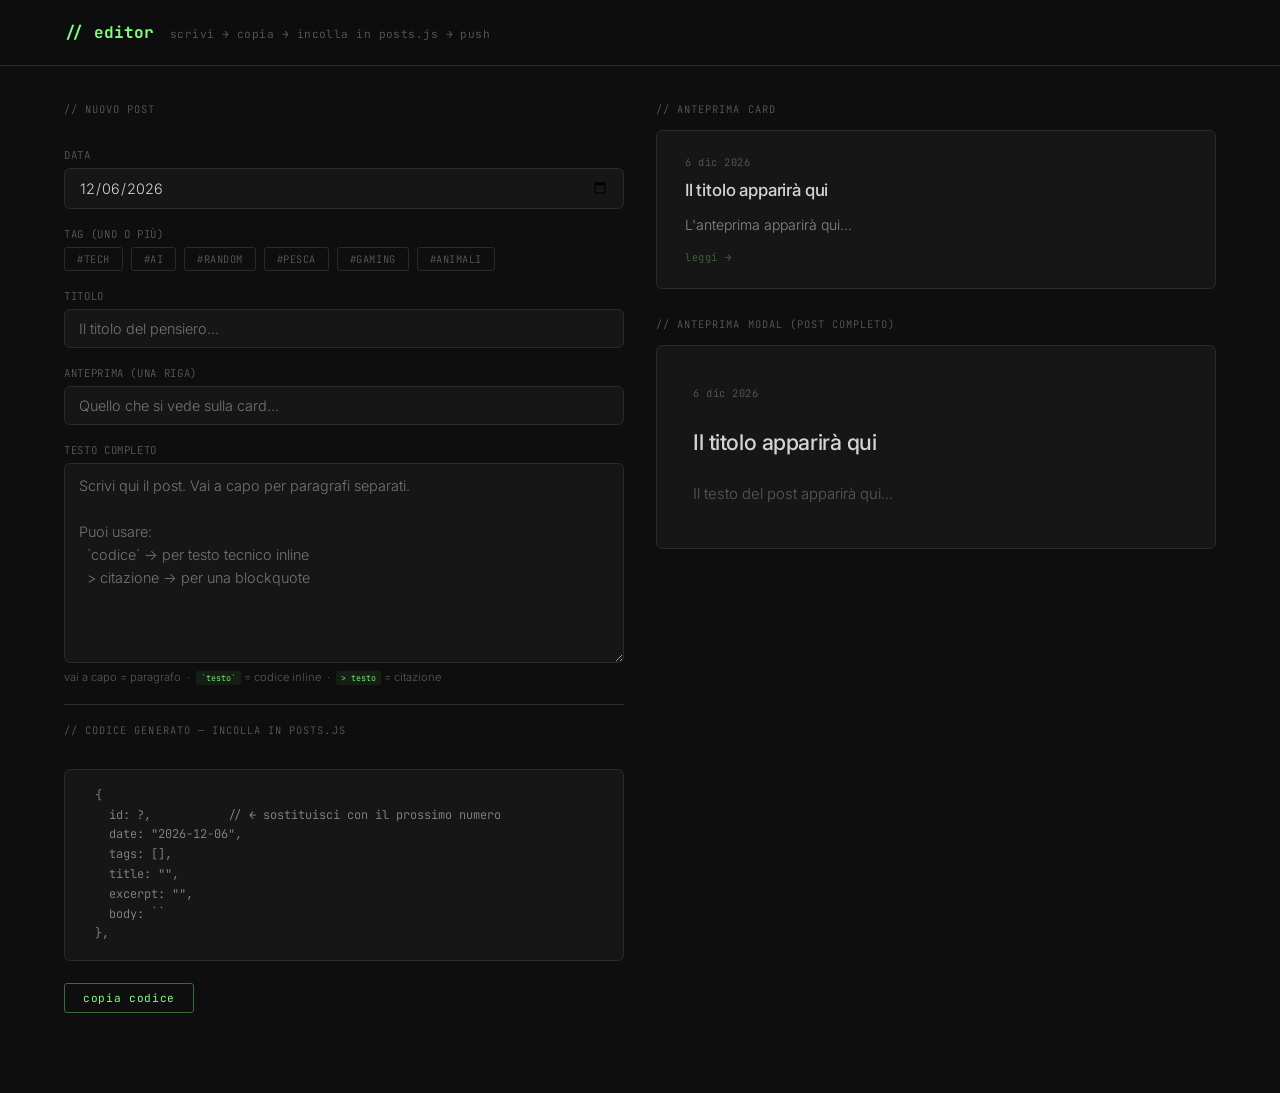
==== editor.html @ 7f01cba8 "feat: editor locale con preview live" ====
<!DOCTYPE html>
<html lang="it">
<head>
  <meta charset="UTF-8" />
  <meta name="viewport" content="width=device-width, initial-scale=1.0" />
  <title>// editor — blade_logs</title>
  <link rel="preconnect" href="https://fonts.googleapis.com" />
  <link rel="preconnect" href="https://fonts.gstatic.com" crossorigin />
  <link href="https://fonts.googleapis.com/css2?family=JetBrains+Mono:wght@300;400;700&family=Inter:wght@300;400;500&display=swap" rel="stylesheet" />
  <style>
    *, *::before, *::after { box-sizing: border-box; margin: 0; padding: 0; }

    :root {
      --bg: #0e0e0e;
      --surface: #161616;
      --surface2: #1a1a1a;
      --surface-hover: #1f1f1f;
      --border: #2a2a2a;
      --border-focus: #444;
      --text: #d4d4d4;
      --text-muted: #5a5a5a;
      --text-dim: #888;
      --accent: #7fff7f;
      --accent-dim: #3a6b3a;
      --tag-tech: #4fa8ff;
      --tag-ai: #b47fff;
      --tag-random: #ff9f4a;
      --tag-fishing: #4fcfcf;
      --tag-gaming: #ff6b6b;
      --tag-animals: #ffd166;
      --font-mono: 'JetBrains Mono', monospace;
      --font-sans: 'Inter', sans-serif;
      --radius: 6px;
    }

    html { font-size: 16px; }

    body {
      background: var(--bg);
      color: var(--text);
      font-family: var(--font-sans);
      font-weight: 300;
      min-height: 100vh;
    }

    /* ── HEADER ── */
    .site-header {
      border-bottom: 1px solid var(--border);
      padding: 22px 0;
      background: rgba(14,14,14,0.95);
      backdrop-filter: blur(12px);
      position: sticky; top: 0; z-index: 100;
    }
    .header-inner {
      max-width: 1200px; margin: 0 auto; padding: 0 24px;
      display: flex; align-items: baseline; gap: 16px;
    }
    .site-title { font-family: var(--font-mono); font-size: 1rem; font-weight: 700; color: var(--accent); }
    .site-sub { font-family: var(--font-mono); font-size: 0.7rem; color: var(--text-muted); letter-spacing: 0.04em; }

    /* ── LAYOUT ── */
    .workspace {
      max-width: 1200px; margin: 0 auto; padding: 36px 24px 80px;
      display: grid;
      grid-template-columns: 1fr 1fr;
      gap: 32px;
      align-items: start;
    }

    .panel-label {
      font-family: var(--font-mono); font-size: 0.65rem; letter-spacing: 0.1em;
      color: var(--text-muted); text-transform: uppercase; margin-bottom: 14px;
    }

    /* ── FORM ── */
    .editor-panel { display: flex; flex-direction: column; gap: 18px; }

    .field { display: flex; flex-direction: column; gap: 6px; }

    label {
      font-family: var(--font-mono); font-size: 0.67rem; color: var(--text-muted);
      letter-spacing: 0.06em; text-transform: uppercase;
    }

    input[type="text"], input[type="date"], textarea {
      background: var(--surface);
      border: 1px solid var(--border);
      border-radius: var(--radius);
      color: var(--text);
      font-family: var(--font-sans);
      font-size: 0.9rem;
      font-weight: 300;
      padding: 10px 14px;
      width: 100%;
      outline: none;
      transition: border-color 0.15s;
      resize: vertical;
    }
    input:focus, textarea:focus { border-color: var(--border-focus); }
    textarea { min-height: 80px; line-height: 1.6; }
    #bodyInput { min-height: 200px; font-family: var(--font-sans); }

    .hint { font-size: 0.7rem; color: var(--text-muted); line-height: 1.5; }
    .hint code { font-family: var(--font-mono); font-size: 0.75em; color: var(--accent); background: rgba(127,255,127,0.07); padding: 1px 5px; border-radius: 3px; }

    /* ── TAG CHECKBOXES ── */
    .tag-grid { display: flex; gap: 8px; flex-wrap: wrap; }

    .tag-check { display: none; }
    .tag-label {
      font-family: var(--font-mono); font-size: 0.65rem; letter-spacing: 0.05em;
      padding: 4px 12px; border-radius: 3px; border: 1px solid var(--border);
      cursor: pointer; transition: all 0.15s; color: var(--text-muted);
      user-select: none;
    }
    .tag-check:checked + .tag-label { border-color: var(--accent); color: var(--accent); background: rgba(127,255,127,0.06); }

    /* ── OUTPUT ── */
    .output-box {
      background: var(--surface);
      border: 1px solid var(--border);
      border-radius: var(--radius);
      padding: 16px;
      font-family: var(--font-mono);
      font-size: 0.75rem;
      line-height: 1.65;
      color: var(--text-dim);
      white-space: pre-wrap;
      word-break: break-all;
      max-height: 280px;
      overflow-y: auto;
      cursor: text;
    }

    .copy-btn {
      align-self: flex-start;
      background: transparent;
      border: 1px solid var(--accent-dim);
      color: var(--accent);
      font-family: var(--font-mono);
      font-size: 0.7rem;
      letter-spacing: 0.06em;
      padding: 7px 18px;
      border-radius: 3px;
      cursor: pointer;
      transition: all 0.15s;
      margin-top: 4px;
    }
    .copy-btn:hover { background: rgba(127,255,127,0.06); border-color: var(--accent); }
    .copy-btn.copied { color: #fff; border-color: #fff; }

    /* ── PREVIEW PANEL ── */
    .preview-panel { display: flex; flex-direction: column; gap: 28px; }

    /* Card preview */
    .post-card {
      background: var(--surface);
      border: 1px solid var(--border);
      border-radius: var(--radius);
      padding: 24px 28px;
      display: flex; flex-direction: column; gap: 10px;
      position: relative; overflow: hidden;
      transition: background 0.18s, border-color 0.18s, transform 0.18s;
      cursor: pointer;
    }
    .post-card::before {
      content: ''; position: absolute; left: 0; top: 0; bottom: 0; width: 3px;
      background: transparent; transition: background 0.18s;
      border-radius: var(--radius) 0 0 var(--radius);
    }
    .post-card:hover { background: var(--surface-hover); border-color: #3a3a3a; transform: translateX(3px); }
    .post-card:hover::before { background: var(--accent); }

    .post-card-top { display: flex; align-items: center; gap: 12px; flex-wrap: wrap; }
    .post-date { font-family: var(--font-mono); font-size: 0.65rem; color: var(--text-muted); letter-spacing: 0.05em; }
    .post-tags { display: flex; gap: 6px; flex-wrap: wrap; }

    .tag { font-family: var(--font-mono); font-size: 0.6rem; letter-spacing: 0.06em; padding: 2px 7px; border-radius: 2px; font-weight: 700; text-transform: uppercase; }
    .tag-tech    { color: var(--tag-tech);    background: rgba(79,168,255,0.08); }
    .tag-ai      { color: var(--tag-ai);      background: rgba(180,127,255,0.08); }
    .tag-random  { color: var(--tag-random);  background: rgba(255,159,74,0.08); }
    .tag-fishing { color: var(--tag-fishing); background: rgba(79,207,207,0.08); }
    .tag-gaming  { color: var(--tag-gaming);  background: rgba(255,107,107,0.08); }
    .tag-animals { color: var(--tag-animals); background: rgba(255,209,102,0.08); }

    .post-title { font-family: var(--font-sans); font-size: 1.05rem; font-weight: 500; color: var(--text); line-height: 1.4; letter-spacing: -0.01em; }
    .post-excerpt { font-size: 0.88rem; color: var(--text-dim); line-height: 1.65; font-weight: 300; }
    .post-read-more { font-family: var(--font-mono); font-size: 0.65rem; color: var(--accent-dim); letter-spacing: 0.06em; margin-top: 4px; }
    .post-card:hover .post-read-more { color: var(--accent); }

    /* Modal preview */
    .modal-preview {
      background: var(--surface);
      border: 1px solid var(--border);
      border-radius: var(--radius);
      padding: 40px 36px;
    }
    .modal-date { font-family: var(--font-mono); font-size: 0.65rem; color: var(--text-muted); letter-spacing: 0.05em; margin-bottom: 8px; }
    .modal-tags { display: flex; gap: 6px; flex-wrap: wrap; margin-bottom: 20px; }
    .modal-title { font-family: var(--font-sans); font-size: 1.35rem; font-weight: 500; color: var(--text); line-height: 1.35; letter-spacing: -0.02em; margin-bottom: 24px; }
    .modal-body { font-size: 0.93rem; line-height: 1.8; color: var(--text); font-weight: 300; }
    .modal-body p { margin-bottom: 1.2em; }
    .modal-body p:last-child { margin-bottom: 0; }
    .modal-body code { font-family: var(--font-mono); font-size: 0.85em; background: rgba(127,255,127,0.06); color: var(--accent); padding: 1px 6px; border-radius: 3px; }
    .modal-body blockquote { border-left: 2px solid var(--accent-dim); padding-left: 16px; color: var(--text-dim); font-style: italic; margin: 1.2em 0; }

    /* ── SCROLLBAR ── */
    ::-webkit-scrollbar { width: 6px; }
    ::-webkit-scrollbar-track { background: var(--bg); }
    ::-webkit-scrollbar-thumb { background: var(--border); border-radius: 3px; }

    /* ── RESPONSIVE ── */
    @media (max-width: 800px) {
      .workspace { grid-template-columns: 1fr; }
    }

    .separator { height: 1px; background: var(--border); }
  </style>
</head>
<body>

<header class="site-header">
  <div class="header-inner">
    <span class="site-title">// editor</span>
    <span class="site-sub">scrivi → copia → incolla in posts.js → push</span>
  </div>
</header>

<div class="workspace">

  <!-- ── COLONNA SINISTRA: FORM ── -->
  <div class="editor-panel">
    <div class="panel-label">// nuovo post</div>

    <div class="field">
      <label>data</label>
      <input type="date" id="dateInput" />
    </div>

    <div class="field">
      <label>tag (uno o più)</label>
      <div class="tag-grid">
        <input type="checkbox" class="tag-check" id="t-tech"    value="tech"    /><label class="tag-label" for="t-tech">#tech</label>
        <input type="checkbox" class="tag-check" id="t-ai"      value="ai"      /><label class="tag-label" for="t-ai">#ai</label>
        <input type="checkbox" class="tag-check" id="t-random"  value="random"  /><label class="tag-label" for="t-random">#random</label>
        <input type="checkbox" class="tag-check" id="t-fishing" value="fishing" /><label class="tag-label" for="t-fishing">#pesca</label>
        <input type="checkbox" class="tag-check" id="t-gaming"  value="gaming"  /><label class="tag-label" for="t-gaming">#gaming</label>
        <input type="checkbox" class="tag-check" id="t-animals" value="animals" /><label class="tag-label" for="t-animals">#animali</label>
      </div>
    </div>

    <div class="field">
      <label>titolo</label>
      <input type="text" id="titleInput" placeholder="Il titolo del pensiero..." />
    </div>

    <div class="field">
      <label>anteprima (una riga)</label>
      <input type="text" id="excerptInput" placeholder="Quello che si vede sulla card..." />
    </div>

    <div class="field">
      <label>testo completo</label>
      <textarea id="bodyInput" placeholder="Scrivi qui il post. Vai a capo per paragrafi separati.&#10;&#10;Puoi usare:&#10;  `codice` → per testo tecnico inline&#10;  > citazione → per una blockquote"></textarea>
      <span class="hint">
        vai a capo = paragrafo &nbsp;·&nbsp;
        <code>`testo`</code> = codice inline &nbsp;·&nbsp;
        <code>> testo</code> = citazione
      </span>
    </div>

    <div class="separator"></div>

    <div class="panel-label">// codice generato — incolla in posts.js</div>
    <div class="output-box" id="outputBox"></div>
    <button class="copy-btn" id="copyBtn" onclick="copyCode()">copia codice</button>
  </div>

  <!-- ── COLONNA DESTRA: PREVIEW ── -->
  <div class="preview-panel">
    <div>
      <div class="panel-label">// anteprima card</div>
      <div class="post-card" onclick="void(0)">
        <div class="post-card-top">
          <span class="post-date" id="prev-date"></span>
          <div class="post-tags" id="prev-tags-card"></div>
        </div>
        <h2 class="post-title" id="prev-title">Il titolo apparirà qui</h2>
        <p class="post-excerpt" id="prev-excerpt">L'anteprima apparirà qui...</p>
        <span class="post-read-more">leggi →</span>
      </div>
    </div>

    <div>
      <div class="panel-label">// anteprima modal (post completo)</div>
      <div class="modal-preview">
        <div class="modal-date" id="prev-modal-date"></div>
        <div class="modal-tags" id="prev-tags-modal"></div>
        <h1 class="modal-title" id="prev-modal-title">Il titolo apparirà qui</h1>
        <div class="modal-body" id="prev-modal-body"><p style="color:var(--text-muted)">Il testo del post apparirà qui...</p></div>
      </div>
    </div>
  </div>

</div>

<script>
// ── UTILS ──────────────────────────────────────────────────

function today() {
  return new Date().toISOString().slice(0, 10);
}

function formatDate(iso) {
  if (!iso) return '';
  const [y, m, d] = iso.split('-');
  const months = ['gen','feb','mar','apr','mag','giu','lug','ago','set','ott','nov','dic'];
  return `${parseInt(d)} ${months[parseInt(m)-1]} ${y}`;
}

function getSelectedTags() {
  return [...document.querySelectorAll('.tag-check:checked')].map(c => c.value);
}

function buildTagHTML(tags) {
  return tags.map(t => `<span class="tag tag-${t}">#${t}</span>`).join('');
}

// Converte il testo grezzo in HTML (paragrafi, codice inline, blockquote)
function textToHTML(raw) {
  if (!raw.trim()) return '';
  const lines = raw.split(/\n/);
  const paras = [];
  let current = [];

  lines.forEach(line => {
    if (line.trim() === '') {
      if (current.length) { paras.push(current.join('\n')); current = []; }
    } else {
      current.push(line);
    }
  });
  if (current.length) paras.push(current.join('\n'));

  return paras.map(p => {
    const trimmed = p.trim();
    let html;
    if (trimmed.startsWith('> ')) {
      html = '<blockquote>' + inlineFormat(trimmed.slice(2)) + '</blockquote>';
    } else {
      html = '<p>' + inlineFormat(trimmed) + '</p>';
    }
    return html;
  }).join('\n');
}

function inlineFormat(text) {
  // escape HTML entities first
  text = text.replace(/&/g,'&amp;').replace(/</g,'&lt;').replace(/>/g,'&gt;');
  // backtick code
  text = text.replace(/`([^`]+)`/g, '<code>$1</code>');
  return text;
}

// Genera il body HTML come stringa da mettere nel template literal
function buildBodyForOutput(raw) {
  return textToHTML(raw);
}

// ── NEXT ID ────────────────────────────────────────────────

function getNextId() {
  // legge posts.js via fetch se siamo su file:// non funziona,
  // quindi usiamo un input manuale come fallback
  return document.getElementById('idInput') ? parseInt(document.getElementById('idInput').value) || 99 : 99;
}

// ── AGGIORNA PREVIEW ───────────────────────────────────────

function update() {
  const date    = document.getElementById('dateInput').value;
  const title   = document.getElementById('titleInput').value.trim();
  const excerpt = document.getElementById('excerptInput').value.trim();
  const body    = document.getElementById('bodyInput').value;
  const tags    = getSelectedTags();

  const dateStr = formatDate(date);
  const tagHTML = buildTagHTML(tags);
  const bodyHTML = textToHTML(body);

  // card preview
  document.getElementById('prev-date').textContent = dateStr;
  document.getElementById('prev-tags-card').innerHTML = tagHTML;
  document.getElementById('prev-title').textContent = title || 'Il titolo apparirà qui';
  document.getElementById('prev-excerpt').textContent = excerpt || "L'anteprima apparirà qui...";

  // modal preview
  document.getElementById('prev-modal-date').textContent = dateStr;
  document.getElementById('prev-tags-modal').innerHTML = tagHTML;
  document.getElementById('prev-modal-title').textContent = title || 'Il titolo apparirà qui';
  document.getElementById('prev-modal-body').innerHTML = bodyHTML || '<p style="color:var(--text-muted)">Il testo del post apparirà qui...</p>';

  // output code
  const tagsArray = JSON.stringify(tags);
  const titleEsc  = title.replace(/`/g, '\\`').replace(/\\/g, '\\\\') ;
  const excerptEsc = excerpt.replace(/`/g, '\\`');
  const bodyEsc   = bodyHTML.replace(/`/g, '\\`').replace(/\\/g, '\\\\');

  const code = `  {
    id: ?,           // ← sostituisci con il prossimo numero
    date: "${date}",
    tags: ${tagsArray},
    title: "${title.replace(/"/g, '\\"')}",
    excerpt: "${excerpt.replace(/"/g, '\\"')}",
    body: \`${bodyHTML}\`
  },`;

  document.getElementById('outputBox').textContent = code;
}

// ── COPY ───────────────────────────────────────────────────

function copyCode() {
  const code = document.getElementById('outputBox').textContent;
  navigator.clipboard.writeText(code).then(() => {
    const btn = document.getElementById('copyBtn');
    btn.textContent = '✓ copiato';
    btn.classList.add('copied');
    setTimeout(() => { btn.textContent = 'copia codice'; btn.classList.remove('copied'); }, 2000);
  });
}

// ── INIT ───────────────────────────────────────────────────

document.getElementById('dateInput').value = today();

['dateInput','titleInput','excerptInput','bodyInput'].forEach(id => {
  document.getElementById(id).addEventListener('input', update);
});
document.querySelectorAll('.tag-check').forEach(c => c.addEventListener('change', update));

update();
</script>
</body>
</html>
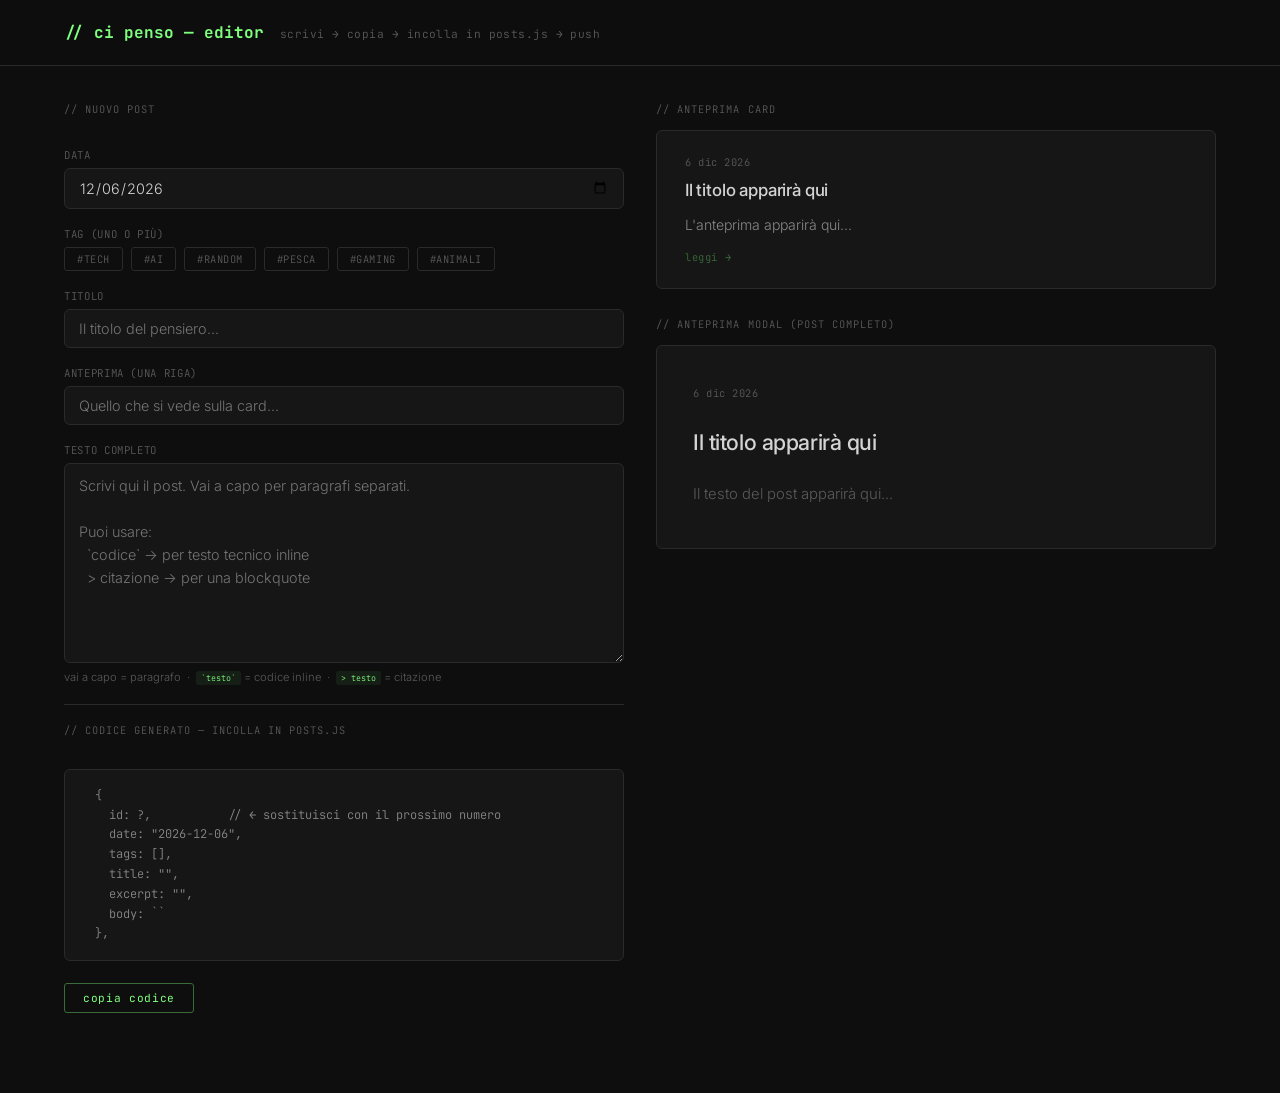
==== commit b7ec47ea: "rename: blade_logs → ci penso" ====
--- a/editor.html
+++ b/editor.html
@@ -3,7 +3,7 @@
 <head>
   <meta charset="UTF-8" />
   <meta name="viewport" content="width=device-width, initial-scale=1.0" />
-  <title>// editor — blade_logs</title>
+  <title>// editor — ci penso</title>
   <link rel="preconnect" href="https://fonts.googleapis.com" />
   <link rel="preconnect" href="https://fonts.gstatic.com" crossorigin />
   <link href="https://fonts.googleapis.com/css2?family=JetBrains+Mono:wght@300;400;700&family=Inter:wght@300;400;500&display=swap" rel="stylesheet" />
@@ -221,7 +221,7 @@
 
 <header class="site-header">
   <div class="header-inner">
-    <span class="site-title">// editor</span>
+    <span class="site-title">// ci penso — editor</span>
     <span class="site-sub">scrivi → copia → incolla in posts.js → push</span>
   </div>
 </header>
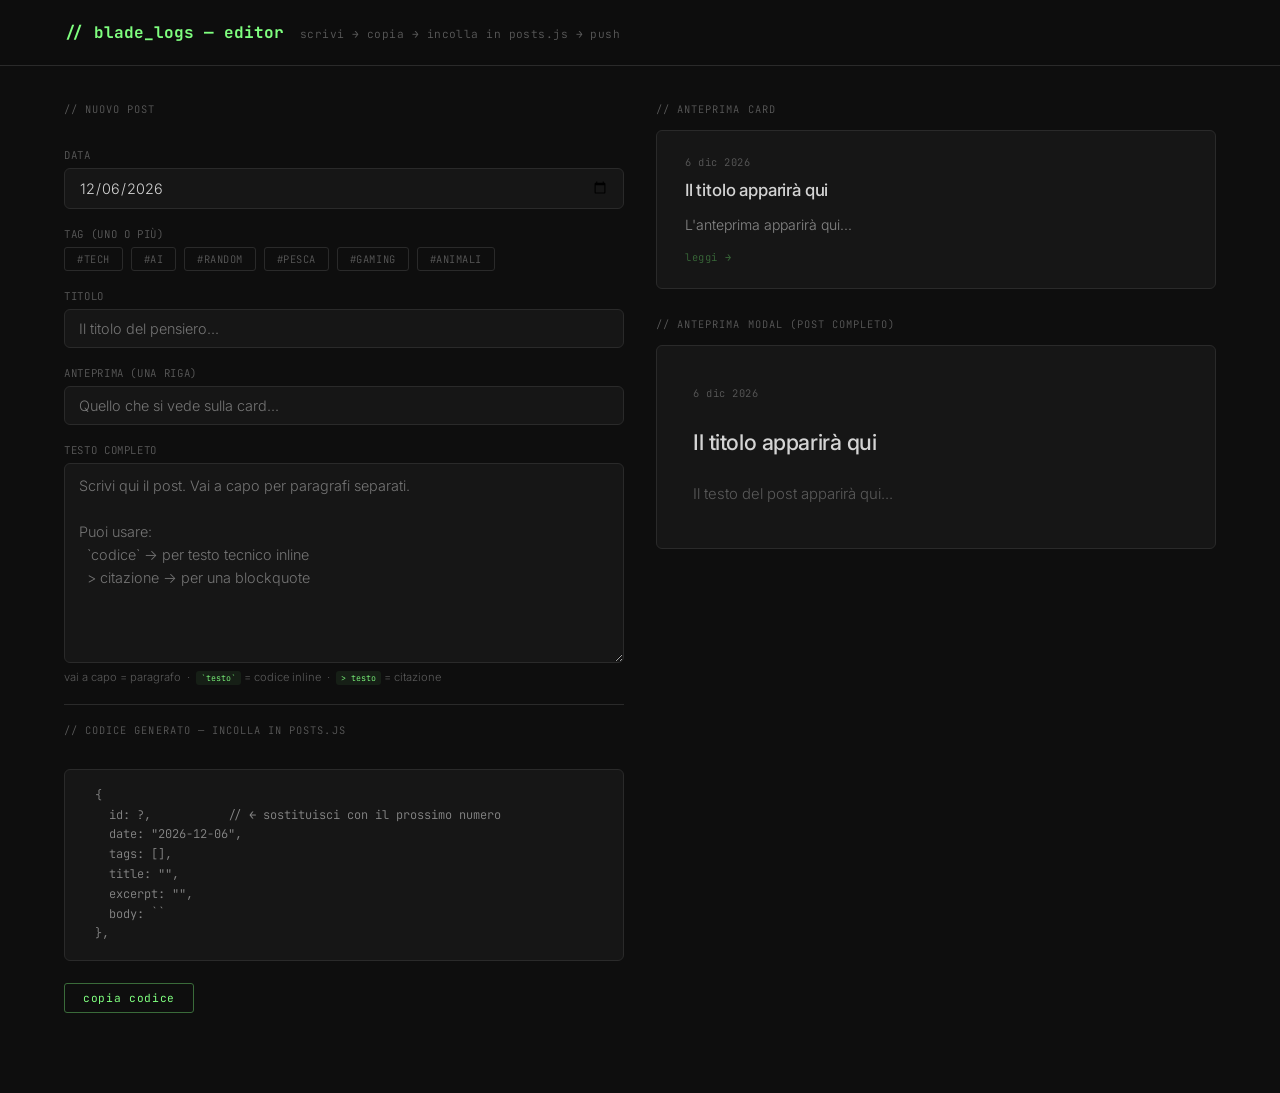
==== commit 66f4376f: "rebrand: rename site from 'ci penso' to 'blade_logs' Agent-Logs-Url: https://github.com/bladepina/si" ====
--- a/editor.html
+++ b/editor.html
@@ -3,7 +3,7 @@
 <head>
   <meta charset="UTF-8" />
   <meta name="viewport" content="width=device-width, initial-scale=1.0" />
-  <title>// editor — ci penso</title>
+  <title>// editor — blade_logs</title>
   <link rel="preconnect" href="https://fonts.googleapis.com" />
   <link rel="preconnect" href="https://fonts.gstatic.com" crossorigin />
   <link href="https://fonts.googleapis.com/css2?family=JetBrains+Mono:wght@300;400;700&family=Inter:wght@300;400;500&display=swap" rel="stylesheet" />
@@ -221,7 +221,7 @@
 
 <header class="site-header">
   <div class="header-inner">
-    <span class="site-title">// ci penso — editor</span>
+    <span class="site-title">// blade_logs — editor</span>
     <span class="site-sub">scrivi → copia → incolla in posts.js → push</span>
   </div>
 </header>
